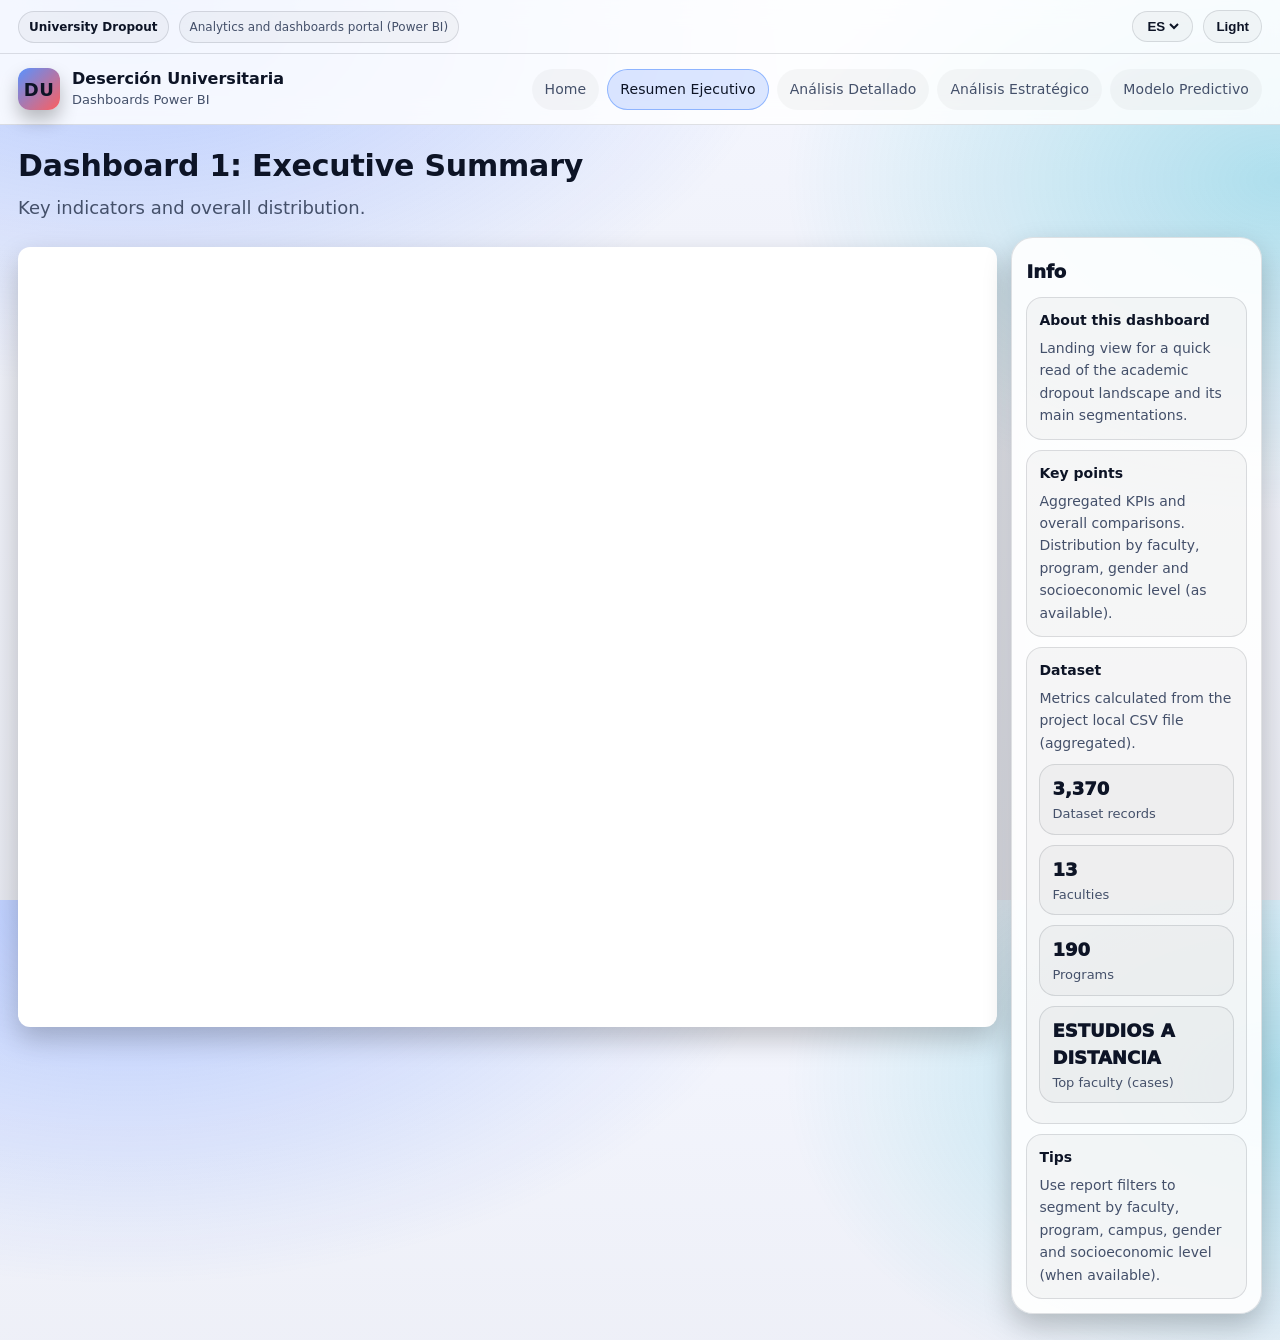
==== web/dashboard-1.html @ d369e5f2 "Proyecto desercion completo" ====
<!doctype html>
<html lang="es" data-theme="dark">
  <head>
    <meta charset="utf-8" />
    <meta name="viewport" content="width=device-width, initial-scale=1" />
    <title>Dashboard 1 | Resumen Ejecutivo</title>
    <link rel="stylesheet" href="style.css" />
    <script src="app.js" defer></script>
  </head>
  <body>
    <header class="site-header">
      <div class="container utility-bar">
        <div class="utility-left">
          <span class="pill">
            <strong data-i18n="home.title">Deserción Universitaria</strong>
          </span>
          <span class="pill muted" data-i18n="home.subtitle">
            Portal de análisis y dashboards (Power BI)
          </span>
        </div>
        <div class="utility-right">
          <div class="control">
            <label class="sr-only" for="lang" data-i18n="ui.lang">Idioma</label>
            <select id="lang" data-lang-select aria-label="Idioma">
              <option value="es">ES</option>
              <option value="en">EN</option>
            </select>
          </div>
          <button class="btn" type="button" data-theme-toggle aria-pressed="true">
            Oscuro
          </button>
        </div>
      </div>
      <div class="container header-inner">
        <div class="brand">
          <div class="brand-mark" aria-hidden="true">DU</div>
          <div class="brand-text">
            <div class="brand-title">Deserción Universitaria</div>
            <div class="brand-subtitle">Dashboards Power BI</div>
          </div>
        </div>
        <nav class="top-nav" aria-label="Navegación principal">
          <a class="nav-link" href="index.html" data-i18n="nav.home">Inicio</a>
          <a class="nav-link is-active" href="dashboard-1.html">Resumen Ejecutivo</a>
          <a class="nav-link" href="dashboard-2.html">Análisis Detallado</a>
          <a class="nav-link" href="dashboard-3.html">Análisis Estratégico</a>
          <a class="nav-link" href="dashboard-4.html">Modelo Predictivo</a>
        </nav>
      </div>
    </header>

    <main class="container" data-load-summary>
      <div
        data-summary-scope="desercion"
        data-csv="../data_lake/processed/dataset_desercion_clean.csv"
        data-error-target="[data-summary-error='desercion']"
      ></div>
      <section class="page-head">
        <h1 data-i18n="dash.1.title">Dashboard 1: Resumen Ejecutivo</h1>
        <p class="muted" data-i18n="dash.1.subtitle">Indicadores clave y distribución general.</p>
      </section>

      <section class="dash-layout" aria-label="Dashboard y contexto">
        <div class="dash-main">
          <section class="embed">
            <iframe
              title="Power BI - Dashboard 1"
              src="https://app.powerbi.com/view?r=eyJrIjoiZDI3NDA2ZmUtYTBmZi00NGIwLWJhYjMtZWRlZjFjMTJjMTBiIiwidCI6IjhkMzY4MzZlLTZiNzUtNGRlNi1iYWI5LTVmNGIxNzc1NDI3ZiIsImMiOjR9&zoom=55"
              width="100%"
              height="780"
              style="border: none"
              allowfullscreen="true"
            ></iframe>
          </section>
        </div>

        <aside class="dash-sidebar" aria-label="Información del dashboard">
          <div class="side-title" data-i18n="dash.sidebar.title">Información</div>

          <div class="side-block">
            <h3 data-i18n="dash.sidebar.about">Sobre este dashboard</h3>
            <p data-i18n="dash.1.about">
              Vista inicial para una lectura rápida del panorama de deserción académica.
            </p>
          </div>

          <div class="side-block">
            <h3 data-i18n="dash.sidebar.key">Claves</h3>
            <p class="muted" style="margin-top: 0">
              <span data-i18n="dash.1.key.1">KPI agregados del dataset y comparaciones generales.</span><br />
              <span data-i18n="dash.1.key.2"
                >Distribución por facultad, programa, género y estrato (según datos).</span
              >
            </p>
          </div>

          <div class="side-block">
            <h3 data-i18n="dash.sidebar.dataset">Dataset</h3>
            <p data-i18n="dash.sidebar.dataset.body">
              Métricas calculadas a partir del archivo CSV local del proyecto (agregadas).
            </p>
            <div class="side-kpis">
              <div class="mini-kpi">
                <div class="value" data-kpi="desercion.records">—</div>
                <div class="label" data-i18n="kpi.records">Registros en el dataset</div>
              </div>
              <div class="mini-kpi">
                <div class="value" data-kpi="desercion.faculties">—</div>
                <div class="label" data-i18n="label.faculties">Facultades</div>
              </div>
              <div class="mini-kpi">
                <div class="value" data-kpi="desercion.programs">—</div>
                <div class="label" data-i18n="label.programs">Programas</div>
              </div>
              <div class="mini-kpi">
                <div class="value" data-kpi="desercion.topFaculty">—</div>
                <div class="label" data-i18n="kpi.topFaculty">Facultad con más casos</div>
              </div>
            </div>
            <p
              class="muted"
              style="margin: 8px 0 0; font-size: 12px"
              data-summary-error="desercion"
            ></p>
          </div>

          <div class="side-block">
            <h3 data-i18n="dash.sidebar.tips">Sugerencias</h3>
            <p data-i18n="dash.sidebar.tips.body">
              Usa los filtros del reporte para segmentar por facultad, programa, sede, género y
              estrato (según aplique).
            </p>
          </div>
        </aside>
      </section>
    </main>
  </body>
</html>
---- web/style.css ----
:root {
  --radius: 16px;
  --radius-2: 22px;
  --shadow: 0 12px 28px rgba(0, 0, 0, 0.22);
  --shadow-2: 0 24px 50px rgba(0, 0, 0, 0.18);
  --focus: 0 0 0 3px rgba(79, 140, 255, 0.32);
}

html[data-theme="dark"] {
  --bg: #0b1220;
  --surface: rgba(255, 255, 255, 0.04);
  --surface-2: rgba(255, 255, 255, 0.06);
  --panel: rgba(15, 27, 51, 0.88);
  --panel-2: rgba(13, 23, 48, 0.86);
  --text: #e8edf7;
  --muted: #b6c2e0;
  --border: rgba(255, 255, 255, 0.12);
  --accent: #4f8cff;
  --accent-2: #19d3c5;
  --header: rgba(11, 18, 32, 0.78);
}

html[data-theme="light"] {
  --bg: #f5f7ff;
  --surface: rgba(0, 0, 0, 0.03);
  --surface-2: rgba(0, 0, 0, 0.05);
  --panel: rgba(255, 255, 255, 0.9);
  --panel-2: rgba(255, 255, 255, 0.86);
  --text: #0d1426;
  --muted: #44506a;
  --border: rgba(13, 20, 38, 0.12);
  --accent: #1d5cff;
  --accent-2: #00a8c6;
  --header: rgba(255, 255, 255, 0.82);
}

*,
*::before,
*::after {
  box-sizing: border-box;
  transition: color 150ms ease, background-color 150ms ease, border-color 150ms ease;
}

html,
body {
  height: 100%;
}

body {
  margin: 0;
  font-family: ui-sans-serif, system-ui, -apple-system, "Segoe UI", Roboto, Arial,
    "Noto Sans", "Liberation Sans", sans-serif;
  font-size: 18px;
  line-height: 1.5;
  color: var(--text);
  background: radial-gradient(
      1200px 700px at 10% 0%,
      color-mix(in srgb, var(--accent), transparent 70%) 0%,
      transparent 55%
    ),
    radial-gradient(
      900px 600px at 100% 20%,
      color-mix(in srgb, var(--accent-2), transparent 72%) 0%,
      transparent 55%
    ),
    linear-gradient(180deg, var(--bg), color-mix(in srgb, var(--bg), #000 6%));
}

a {
  color: inherit;
  text-decoration: none;
}

code {
  font-family: ui-monospace, SFMono-Regular, Menlo, Monaco, Consolas, "Liberation Mono",
    "Courier New", monospace;
  font-size: 0.95em;
}

.muted {
  color: var(--muted);
}

.container {
  width: 100%;
  max-width: 1380px;
  margin: 0 auto;
  padding: 0 18px;
}

.sr-only {
  position: absolute;
  width: 1px;
  height: 1px;
  padding: 0;
  margin: -1px;
  overflow: hidden;
  clip: rect(0, 0, 0, 0);
  white-space: nowrap;
  border: 0;
}

.site-header {
  position: sticky;
  top: 0;
  z-index: 50;
  background: var(--header);
  border-bottom: 1px solid var(--border);
  backdrop-filter: blur(12px);
}

.header-inner {
  display: flex;
  align-items: center;
  justify-content: space-between;
  gap: 18px;
  padding: 14px 18px;
}

.utility-bar {
  display: flex;
  align-items: center;
  justify-content: space-between;
  gap: 12px;
  padding: 10px 18px;
  border-bottom: 1px solid var(--border);
}

.utility-left {
  display: flex;
  align-items: center;
  gap: 10px;
  min-width: 0;
}

.pill {
  display: inline-flex;
  align-items: center;
  gap: 8px;
  padding: 6px 10px;
  border-radius: 999px;
  border: 1px solid var(--border);
  background: var(--surface);
  color: var(--muted);
  font-size: 12px;
}

.pill strong {
  color: var(--text);
}

.utility-right {
  display: flex;
  align-items: center;
  gap: 10px;
}

.control {
  display: inline-flex;
  align-items: center;
  gap: 8px;
  padding: 6px 10px;
  border-radius: 999px;
  border: 1px solid var(--border);
  background: var(--surface);
}

.control label {
  font-size: 12px;
  color: var(--muted);
}

.control select {
  border: none;
  background: transparent;
  color: var(--text);
  font-weight: 700;
  outline: none;
}

.btn {
  border: 1px solid var(--border);
  background: var(--surface);
  color: var(--text);
  padding: 8px 12px;
  border-radius: 999px;
  cursor: pointer;
  font-weight: 800;
}

.btn.btn-primary {
  background: linear-gradient(
    135deg,
    color-mix(in srgb, var(--accent), #000 8%),
    color-mix(in srgb, var(--accent-2), transparent 25%)
  );
  border-color: color-mix(in srgb, var(--accent), transparent 55%);
  color: #fff;
}

.btn.btn-ghost {
  background: transparent;
  border-color: color-mix(in srgb, var(--border), transparent 20%);
}

.btn.btn-ghost:hover {
  background: var(--surface);
}

.btn:focus-visible {
  outline: none;
  box-shadow: var(--focus);
}

.search {
  display: inline-flex;
  align-items: center;
  gap: 8px;
  border: 1px solid var(--border);
  background: color-mix(in srgb, var(--surface), transparent 30%);
  border-radius: 999px;
  padding: 8px 12px;
  min-width: 260px;
}

.search input {
  width: 100%;
  border: none;
  outline: none;
  background: transparent;
  color: var(--text);
}

.brand {
  display: flex;
  align-items: center;
  gap: 12px;
  min-width: 240px;
}

.brand-mark {
  width: 42px;
  height: 42px;
  border-radius: 12px;
  display: grid;
  place-items: center;
  font-weight: 800;
  letter-spacing: 0.5px;
  background: linear-gradient(135deg, rgba(79, 140, 255, 0.95), rgba(255, 77, 77, 0.9));
  box-shadow: 0 10px 18px rgba(0, 0, 0, 0.25);
}

.brand-title {
  font-weight: 800;
  font-size: 16px;
  line-height: 1.2;
}

.brand-subtitle {
  font-size: 13px;
  color: var(--muted);
  margin-top: 2px;
}

.top-nav {
  display: flex;
  flex-wrap: wrap;
  align-items: center;
  justify-content: flex-end;
  gap: 8px;
}

.nav-link {
  padding: 9px 12px;
  border-radius: 999px;
  border: 1px solid transparent;
  color: var(--muted);
  background: var(--surface);
  font-size: 14px;
  letter-spacing: 0.1px;
}

.nav-link:hover {
  border-color: rgba(255, 255, 255, 0.18);
  color: var(--text);
}

.nav-link.is-active {
  border-color: rgba(79, 140, 255, 0.55);
  background: color-mix(in srgb, var(--accent), transparent 85%);
  color: var(--text);
}

.hero {
  padding: 22px 0 14px;
}

.hero-banner {
  position: relative;
  overflow: hidden;
  border-radius: var(--radius-2);
  border: 1px solid var(--border);
  background: linear-gradient(
      90deg,
      color-mix(in srgb, var(--accent), #000 15%),
      color-mix(in srgb, var(--accent-2), transparent 55%)
    ),
    radial-gradient(800px 420px at 20% 10%, rgba(255, 255, 255, 0.22), transparent 60%),
    radial-gradient(600px 380px at 85% 55%, rgba(0, 0, 0, 0.25), transparent 55%);
  box-shadow: var(--shadow-2);
  min-height: 240px;
}

.hero-banner::after {
  content: "";
  position: absolute;
  inset: 0;
  background: radial-gradient(700px 500px at 25% 50%, rgba(255, 255, 255, 0.18), transparent 60%);
  pointer-events: none;
}

.hero-content {
  position: relative;
  padding: 22px;
  display: grid;
  grid-template-columns: 1.2fr 0.8fr;
  gap: 18px;
}

.hero-copy {
  padding: 18px;
  border-radius: var(--radius);
  background: rgba(255, 255, 255, 0.14);
  border: 1px solid rgba(255, 255, 255, 0.18);
  backdrop-filter: blur(10px);
}

.hero-copy h1 {
  margin: 0 0 8px;
  font-size: 40px;
  letter-spacing: -0.2px;
}

.hero-copy p {
  margin: 0;
  color: rgba(255, 255, 255, 0.92);
  line-height: 1.65;
}

.hero-actions {
  margin-top: 14px;
  display: flex;
  flex-wrap: wrap;
  gap: 10px;
}

.hero-panel {
  padding: 18px;
  border-radius: var(--radius);
  background: rgba(255, 255, 255, 0.14);
  border: 1px solid rgba(255, 255, 255, 0.18);
  backdrop-filter: blur(10px);
}

.hero-panel-title {
  font-weight: 900;
  margin-bottom: 6px;
}

.section {
  padding: 8px 0 6px;
}

.section-head {
  display: flex;
  align-items: baseline;
  justify-content: space-between;
  gap: 14px;
  padding: 10px 6px 12px;
  border-bottom: 1px solid color-mix(in srgb, var(--border), transparent 35%);
}

.section-title {
  margin: 0;
  font-size: 22px;
  letter-spacing: -0.2px;
}

.section-subtitle {
  margin: 0;
  font-size: 14px;
}

.dataset-grid {
  display: grid;
  grid-template-columns: repeat(3, minmax(0, 1fr));
  gap: 14px;
  padding: 0 0 18px;
}

.dataset-card {
  border-radius: var(--radius-2);
  border: 1px solid var(--border);
  background: var(--panel);
  box-shadow: var(--shadow);
  padding: 14px;
}

.dataset-head {
  display: flex;
  align-items: baseline;
  justify-content: space-between;
  gap: 12px;
  padding: 2px 2px 10px;
}

.dataset-title {
  font-weight: 950;
  font-size: 18px;
}

.dataset-sub {
  font-size: 12px;
}

.dataset-stats {
  display: grid;
  grid-template-columns: repeat(2, minmax(0, 1fr));
  gap: 10px;
}

.stat {
  border-radius: var(--radius);
  border: 1px solid var(--border);
  background: var(--surface);
  padding: 12px;
  min-height: 90px;
}

.stat-value {
  font-weight: 950;
  font-size: 22px;
  letter-spacing: -0.2px;
}

.stat-label {
  margin-top: 4px;
  color: var(--muted);
  font-size: 13px;
  line-height: 1.25;
}

.cards {
  display: grid;
  grid-template-columns: repeat(4, minmax(0, 1fr));
  gap: 14px;
  padding: 12px 0 26px;
}

.card {
  display: block;
  border-radius: var(--radius);
  padding: 16px;
  border: 1px solid var(--border);
  background: var(--surface);
  transition: transform 120ms ease, border-color 120ms ease, background 120ms ease;
  min-height: 150px;
}

.card:hover {
  transform: translateY(-2px);
  border-color: rgba(79, 140, 255, 0.45);
  background: color-mix(in srgb, var(--accent), transparent 90%);
}

.card-kicker {
  font-size: 12px;
  color: var(--muted);
}

.card-title {
  margin-top: 8px;
  font-weight: 900;
  font-size: 20px;
}

.card-desc {
  margin-top: 8px;
  color: var(--muted);
  line-height: 1.5;
  font-size: 15px;
}

.page-head {
  padding: 18px 0 8px;
}

.page-head h1 {
  margin: 0 0 6px;
  font-size: 30px;
  letter-spacing: -0.2px;
}

.page-head p {
  margin: 0;
}

.embed {
  width: 100%;
  display: flex;
  justify-content: center;
  padding: 10px 0 28px;
}

.embed iframe {
  max-width: 100%;
  border-radius: 12px;
  box-shadow: var(--shadow);
  background: #fff;
}

.dash-layout {
  display: grid;
  grid-template-columns: 2.15fr 0.55fr;
  gap: 14px;
  padding: 8px 0 26px;
  align-items: start;
}

.dash-main {
  min-width: 0;
}

.dash-sidebar {
  position: sticky;
  top: 118px;
  align-self: start;
  border-radius: var(--radius-2);
  border: 1px solid var(--border);
  background: var(--panel);
  box-shadow: var(--shadow);
  padding: 14px;
}

.side-title {
  font-weight: 950;
  margin: 6px 0 12px;
  font-size: 18px;
}

.side-block {
  border-radius: var(--radius);
  border: 1px solid var(--border);
  background: var(--surface);
  padding: 12px;
  margin-top: 10px;
}

.side-block h3 {
  margin: 0 0 6px;
  font-size: 14px;
}

.side-block p {
  margin: 0;
  color: var(--muted);
  line-height: 1.6;
  font-size: 14px;
}

.side-kpis {
  margin-top: 10px;
  display: grid;
  grid-template-columns: 1fr;
  gap: 10px;
}

.mini-kpi {
  border-radius: var(--radius);
  border: 1px solid var(--border);
  background: var(--surface);
  padding: 10px 12px;
}

.mini-kpi .value {
  font-weight: 950;
  font-size: 18px;
}

.mini-kpi .label {
  color: var(--muted);
  font-size: 13px;
  margin-top: 2px;
}

.site-footer {
  padding: 8px 0 24px;
}

.footer-inner {
  padding: 14px 16px;
  border-radius: var(--radius);
  border: 1px solid var(--border);
  background: rgba(255, 255, 255, 0.03);
}

@media (max-width: 980px) {
  .hero-content {
    grid-template-columns: 1fr;
  }
  .dataset-grid {
    grid-template-columns: 1fr;
  }
  .cards {
    grid-template-columns: repeat(2, minmax(0, 1fr));
  }
  .dash-layout {
    grid-template-columns: 1fr;
  }
  .dash-sidebar {
    position: static;
  }
}

@media (max-width: 560px) {
  .header-inner {
    flex-direction: column;
    align-items: stretch;
  }
  .brand {
    min-width: 0;
  }
  .top-nav {
    justify-content: flex-start;
  }
  .cards {
    grid-template-columns: 1fr;
  }
  .search {
    min-width: 0;
    width: 100%;
  }
}

@media (min-width: 1400px) {
  body {
    font-size: 19px;
  }
  .page-head h1 {
    font-size: 32px;
  }
}
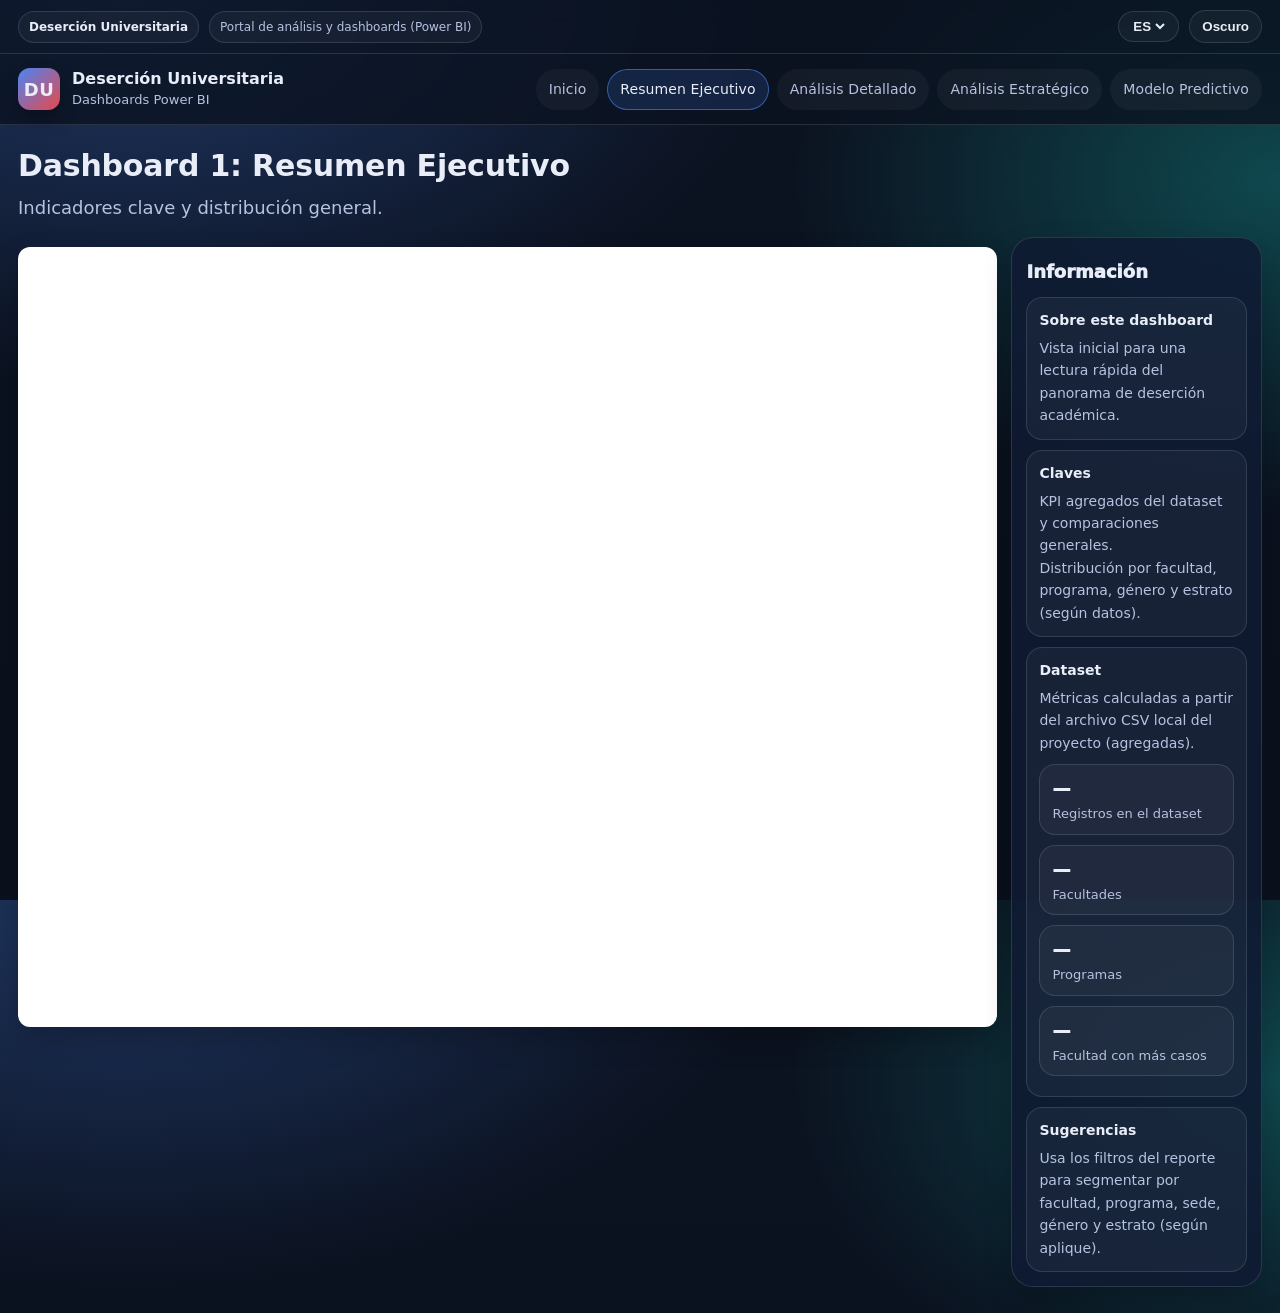
==== commit 472ff08a: "proyecto final" ====
--- a/web/dashboard-1.html
+++ b/web/dashboard-1.html
@@ -52,7 +52,7 @@
     <main class="container" data-load-summary>
       <div
         data-summary-scope="desercion"
-        data-csv="../data_lake/processed/dataset_desercion_clean.csv"
+        data-csv="data/dataset_desercion_clean.csv"
         data-error-target="[data-summary-error='desercion']"
       ></div>
       <section class="page-head">
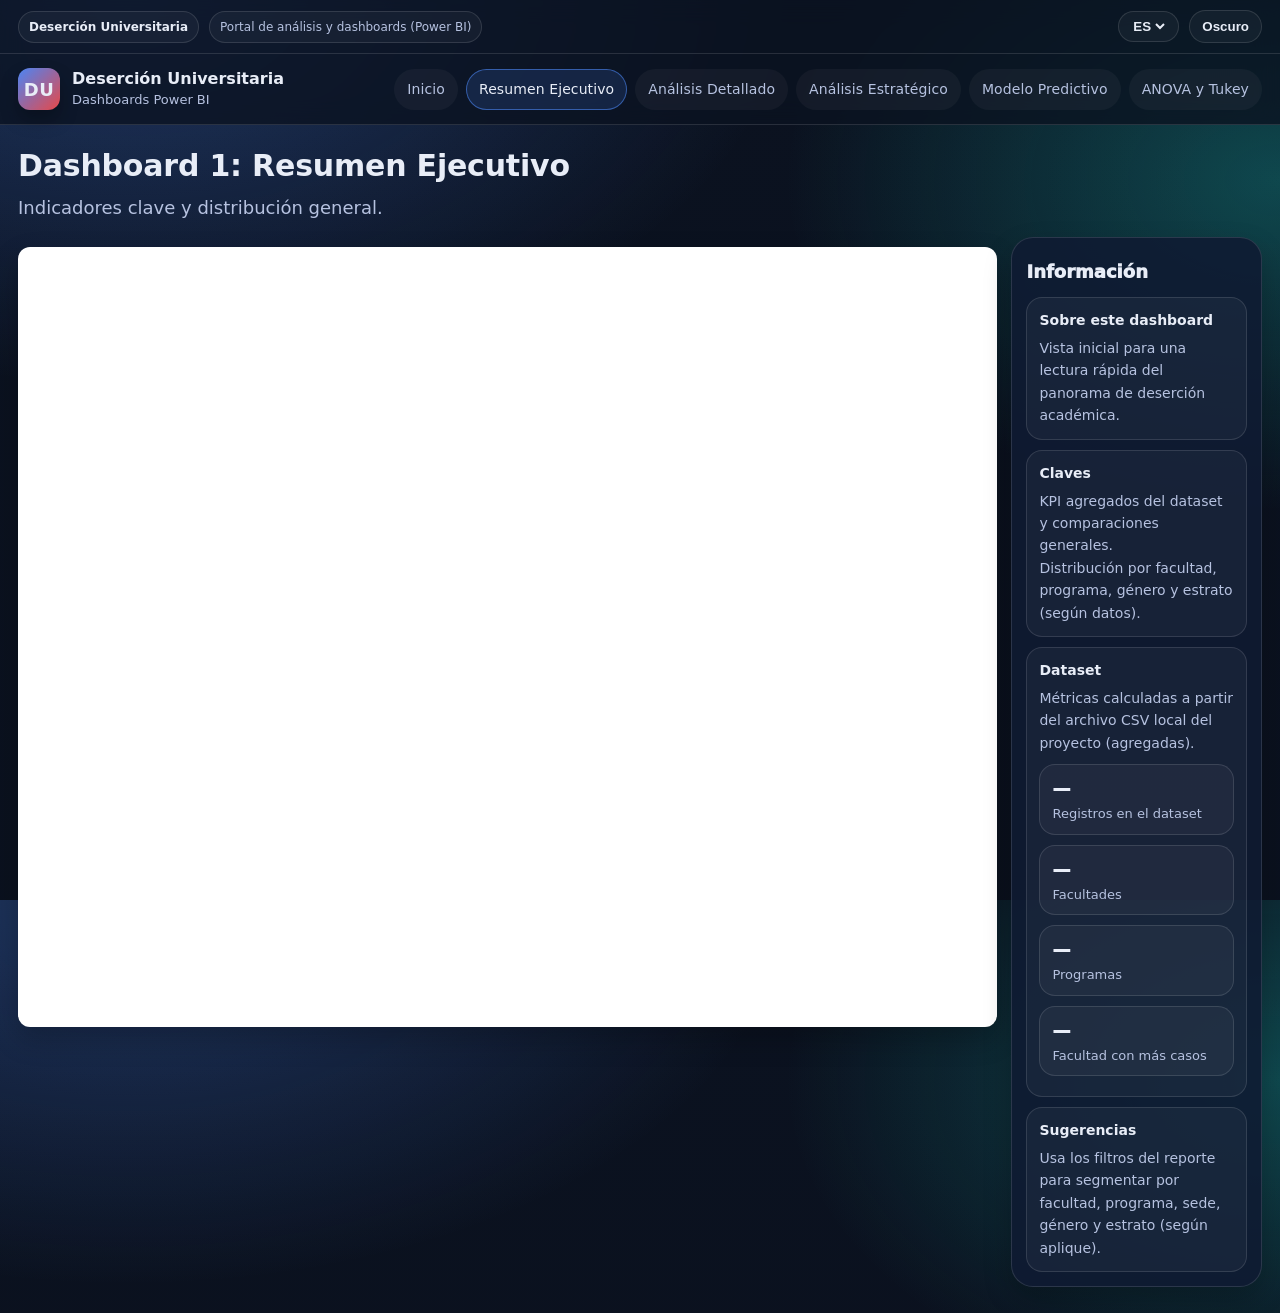
==== commit bd72a6b4: "Agrega modulo estadistico ANOVA y prueba Tukey" ====
--- a/web/dashboard-1.html
+++ b/web/dashboard-1.html
@@ -45,6 +45,7 @@
           <a class="nav-link" href="dashboard-2.html">Análisis Detallado</a>
           <a class="nav-link" href="dashboard-3.html">Análisis Estratégico</a>
           <a class="nav-link" href="dashboard-4.html">Modelo Predictivo</a>
+          <a class="nav-link" href="anova.html">ANOVA y Tukey</a>
         </nav>
       </div>
     </header>
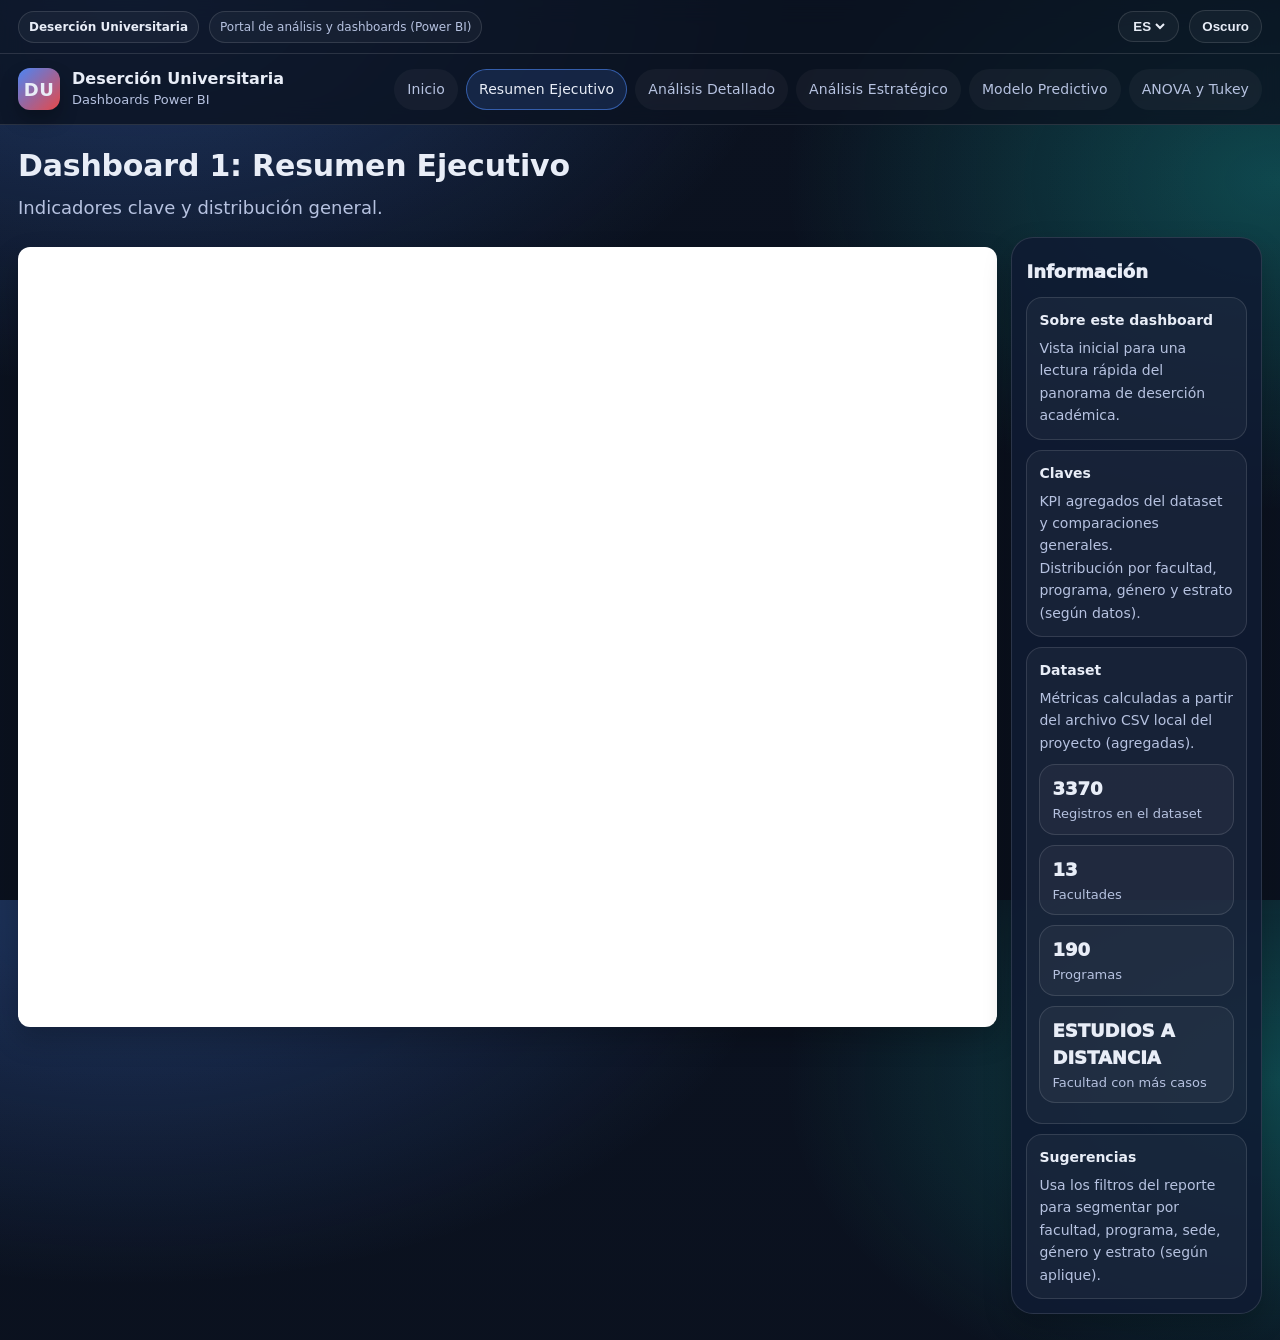
==== commit c931b5b6: "Arreglo final" ====
--- a/web/dashboard-1.html
+++ b/web/dashboard-1.html
@@ -5,7 +5,7 @@
     <meta name="viewport" content="width=device-width, initial-scale=1" />
     <title>Dashboard 1 | Resumen Ejecutivo</title>
     <link rel="stylesheet" href="style.css" />
-    <script src="app.js" defer></script>
+    <script src="app.js?v=20260521" defer></script>
   </head>
   <body>
     <header class="site-header">
